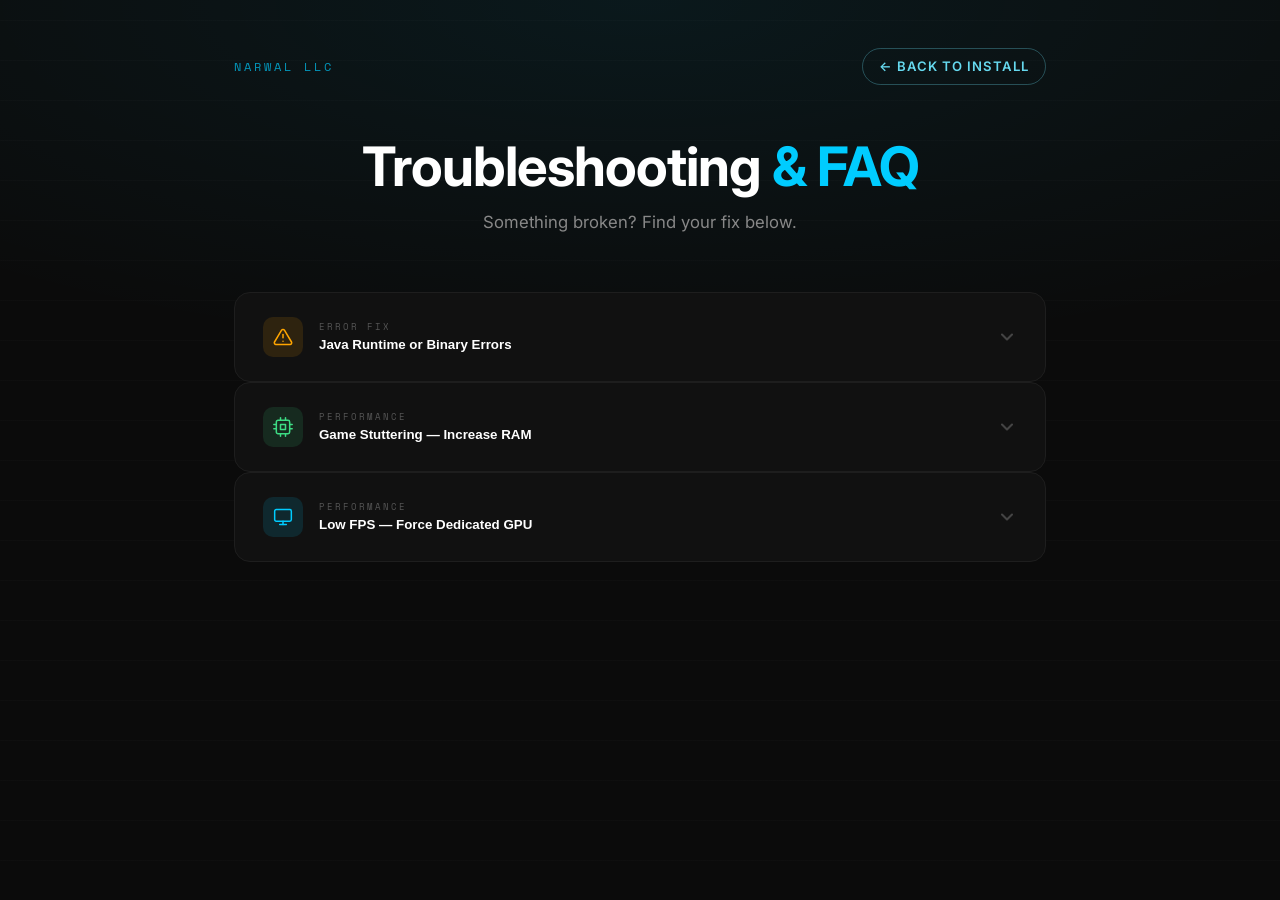
==== FAQ.html @ a13a50cc "Add paper-minecraft.html, point index at it, archive modded minecraft.html Co-Authored-By: Claude So" ====
<!DOCTYPE html>
<html lang="en">
	<head>
		<meta charset="UTF-8">
			<meta name="viewport" content="width=device-width, initial-scale=1.0">
				<title>FAQ — Narwal LLC</title>
				<link href="https://fonts.googleapis.com/css2?family=Space+Mono:wght@400;700&family=Inter:wght@400;500;600;700&display=swap" rel="stylesheet">
					<style>
						:root {
						--primary: #00ccff;
						--bg: #0b0b0b;
						--card-bg: #111111;
						--card-border: #1e1e1e;
						--text: #c8c8c8;
						--accent: #66d9ef;
						--yellow: #ffcc00;
						--green: #3ddc84;
						}

						* { box-sizing: border-box; }

						html {
						min-height: 100vh;
						background-color: var(--bg);
						background-image:
						radial-gradient(ellipse 80% 40% at 50% 0%, rgba(0, 204, 255, 0.07), transparent),
						repeating-linear-gradient(
						0deg,
						transparent,
						transparent 39px,
						rgba(255,255,255,0.015) 39px,
						rgba(255,255,255,0.015) 40px
						);
						background-attachment: fixed;
						}

						body {
						background: transparent;
						color: var(--text);
						font-family: 'Inter', sans-serif;
						line-height: 1.6;
						max-width: 860px;
						margin: 0 auto;
						padding: 48px 24px 80px;
						}

						/* ── Header ── */
						.site-header {
						display: flex;
						align-items: center;
						justify-content: space-between;
						margin-bottom: 52px;
						}

						.logo-mark {
						font-family: 'Space Mono', monospace;
						font-size: 0.75em;
						color: var(--primary);
						letter-spacing: 3px;
						text-transform: uppercase;
						opacity: 0.7;
						}

						.nav-link {
						color: var(--accent);
						text-decoration: none;
						font-weight: 600;
						font-size: 0.82em;
						letter-spacing: 1px;
						border: 1px solid rgba(102,217,239,0.3);
						padding: 7px 16px;
						border-radius: 99px;
						transition: all 0.25s;
						text-transform: uppercase;
						}

						.nav-link:hover {
						background-color: var(--accent);
						color: #000;
						border-color: var(--accent);
						}

						/* ── Hero ── */
						.hero {
						text-align: center;
						margin-bottom: 56px;
						}

						h1 {
						font-family: 'Inter', sans-serif;
						font-weight: 700;
						color: #fff;
						font-size: clamp(2.2em, 5vw, 3.4em);
						letter-spacing: -1px;
						margin: 0 0 12px;
						line-height: 1.1;
						}

						h1 span { color: var(--primary); }

						.hero-sub {
						font-size: 1.05em;
						color: #888;
						max-width: 480px;
						margin: 0 auto;
						}

						/* ── FAQ Cards ── */
						.faq-container {
						display: flex;
						flex-direction: column;
						gap: 16px;
						}

						.faq-card {
						background: var(--card-bg);
						border: 1px solid var(--card-border);
						border-radius: 16px;
						overflow: hidden;
						transition: border-color 0.2s;
						}

						.faq-card:hover { border-color: #2a2a2a; }

						/* Accordion trigger */
						.faq-trigger {
						width: 100%;
						background: none;
						border: none;
						padding: 24px 28px;
						cursor: pointer;
						display: flex;
						align-items: center;
						gap: 16px;
						text-align: left;
						color: inherit;
						}

						.faq-icon {
						width: 40px;
						height: 40px;
						border-radius: 10px;
						display: flex;
						align-items: center;
						justify-content: center;
						font-size: 1.2em;
						flex-shrink: 0;
						}

						.faq-icon.java   { background: rgba(255, 160, 0, 0.12); }
						.faq-icon.ram    { background: rgba(61, 220, 132, 0.12); }
						.faq-icon.gpu    { background: rgba(0, 204, 255, 0.12); }

						.faq-trigger-text { flex: 1; }

						.faq-label {
						font-family: 'Space Mono', monospace;
						font-size: 0.65em;
						letter-spacing: 2px;
						text-transform: uppercase;
						color: #555;
						margin-bottom: 3px;
						}

						.faq-title {
						font-weight: 700;
						font-size: 1em;
						color: #fff;
						line-height: 1.3;
						}

						.faq-chevron {
						width: 20px;
						height: 20px;
						color: #444;
						flex-shrink: 0;
						transition: transform 0.3s ease, color 0.2s;
						}

						.faq-card.open .faq-chevron {
						transform: rotate(180deg);
						color: var(--primary);
						}

						/* Accordion body */
						.faq-body {
						max-height: 0;
						overflow: hidden;
						transition: max-height 0.4s ease;
						background: var(--card-bg);
						border-top: 0px solid #1a1a1a;
						}

						.faq-card.open .faq-body {
						max-height: 800px;
						border-top: 1px solid #1a1a1a;
						}

						.faq-body-inner {
						padding: 20px 28px 28px;
						}

						.faq-body-inner p {
						margin: 0 0 16px;
						color: var(--text);
						font-size: 0.95em;
						}

						/* Steps block */
						.steps {
						background: #000;
						border-radius: 10px;
						border: 1px solid #1e1e1e;
						overflow: hidden;
						margin-top: 4px;
						}

						.steps-label {
						font-family: 'Space Mono', monospace;
						font-size: 0.65em;
						letter-spacing: 2px;
						text-transform: uppercase;
						color: var(--primary);
						padding: 10px 16px 6px;
						opacity: 0.7;
						}

						.steps ol {
						margin: 0;
						padding: 0 16px 16px 36px;
						}

						.steps li {
						margin-bottom: 10px;
						font-size: 0.9em;
						color: #bbb;
						padding-left: 4px;
						}

						.steps li:last-child { margin-bottom: 0; }

						.steps li strong { color: #fff; }

						.steps + .steps { margin-top: 12px; }

						.steps-part-label {
						font-family: 'Space Mono', monospace;
						font-size: 0.65em;
						letter-spacing: 2px;
						text-transform: uppercase;
						color: #555;
						padding: 12px 16px 4px;
						border-top: 1px solid #1a1a1a;
						}

						.steps-part-label:first-child { border-top: none; }

						code {
						font-family: 'Space Mono', monospace;
						font-size: 0.85em;
						color: var(--accent);
						background: rgba(102,217,239,0.08);
						padding: 2px 6px;
						border-radius: 4px;
						}

						a { color: var(--accent); text-decoration: none; }
						a:hover { text-decoration: underline; }

						/* Warning box */
						.warning-box {
						display: flex;
						align-items: flex-start;
						gap: 10px;
						background: rgba(255, 204, 0, 0.06);
						border: 1px solid rgba(255, 204, 0, 0.2);
						border-left: 3px solid var(--yellow);
						padding: 12px 14px;
						border-radius: 8px;
						margin-top: 12px;
						font-size: 0.88em;
						color: #ccc;
						}

						.warning-box .w-icon { font-size: 1em; flex-shrink: 0; margin-top: 1px; }

						/* Quick tip pills */
						display: flex;
						flex-wrap: wrap;
						gap: 8px;
						margin-top: 12px;
						}

						font-family: 'Space Mono', monospace;
						font-size: 0.72em;
						background: rgba(0, 204, 255, 0.07);
						border: 1px solid rgba(0, 204, 255, 0.15);
						color: var(--primary);
						padding: 5px 12px;
						border-radius: 99px;
						letter-spacing: 0.5px;
						}
					</style>
				</head>
	<body>

		<header class="site-header">
			<span class="logo-mark">Narwal LLC</span>
			<a href="paper-minecraft.html" class="nav-link">← Back to Install</a>
		</header>

		<div class="hero">
			<h1>
				Troubleshooting <span>&amp; FAQ</span>
			</h1>
			<p class="hero-sub">Something broken? Find your fix below.</p>
		</div>

		<div class="faq-container">

			<!-- Java -->
			<div class="faq-card" id="card-java">
				<button class="faq-trigger" onclick="toggle('card-java')">
					<div class="faq-icon java">
						<svg width="20" height="20" viewBox="0 0 24 24" fill="none" stroke="currentColor" stroke-width="1.8" stroke-linecap="round" stroke-linejoin="round" style="color:#ffa500">
							<path d="M10.29 3.86L1.82 18a2 2 0 0 0 1.71 3h16.94a2 2 0 0 0 1.71-3L13.71 3.86a2 2 0 0 0-3.42 0z"/>
							<line x1="12" y1="9" x2="12" y2="13"/>
							<line x1="12" y1="17" x2="12.01" y2="17"/>
						</svg>
					</div>
					<div class="faq-trigger-text">
						<div class="faq-label">Error Fix</div>
						<div class="faq-title">Java Runtime or Binary Errors</div>
					</div>
					<svg class="faq-chevron" viewBox="0 0 24 24" fill="none" stroke="currentColor" stroke-width="2.5" stroke-linecap="round" stroke-linejoin="round">
						<polyline points="6 9 12 15 18 9"/>
					</svg>
				</button>
				<div class="faq-body">
					<div class="faq-body-inner">
						<p>
							Modern Minecraft (1.21+) requires <strong style="color:#fff">Java 21</strong>. If Prism is pointing to the wrong version, follow these steps.
						</p>
						<div class="steps">
							<div class="steps-label">Steps</div>
							<ol>
								<li>
									Download and install <strong>Java 21</strong> from <a href="https://adoptium.net/temurin/releases?version=21" target="_blank">Adoptium.net</a>.
								</li>
								<li>
									Open <strong>Prism Launcher</strong> and right-click your instance → <strong>Edit</strong>.
								</li>
								<li>
									Go to <strong>Settings → Java</strong> in the sidebar.
								</li>
								<li>
									Click the <strong>Auto-detect</strong> button.
								</li>
								<li>
									Select the <code>21.0.x</code> entry and click <strong>OK</strong>.
								</li>
							</ol>
						</div>
					</div>
				</div>
			</div>
		</div>

		<!-- RAM -->
		<div class="faq-card" id="card-ram">
			<button class="faq-trigger" onclick="toggle('card-ram')">
				<div class="faq-icon ram">
					<svg width="20" height="20" viewBox="0 0 24 24" fill="none" stroke="currentColor" stroke-width="1.8" stroke-linecap="round" stroke-linejoin="round" style="color:#3ddc84">
						<rect x="4" y="4" width="16" height="16" rx="2"/>
						<rect x="9" y="9" width="6" height="6"/>
						<line x1="9" y1="1" x2="9" y2="4"/>
						<line x1="15" y1="1" x2="15" y2="4"/>
						<line x1="9" y1="20" x2="9" y2="23"/>
						<line x1="15" y1="20" x2="15" y2="23"/>
						<line x1="20" y1="9" x2="23" y2="9"/>
						<line x1="20" y1="14" x2="23" y2="14"/>
						<line x1="1" y1="9" x2="4" y2="9"/>
						<line x1="1" y1="14" x2="4" y2="14"/>
					</svg>
				</div>
				<div class="faq-trigger-text">
					<div class="faq-label">Performance</div>
					<div class="faq-title">Game Stuttering — Increase RAM</div>
				</div>
				<svg class="faq-chevron" viewBox="0 0 24 24" fill="none" stroke="currentColor" stroke-width="2.5" stroke-linecap="round" stroke-linejoin="round">
					<polyline points="6 9 12 15 18 9"/>
				</svg>
			</button>
			<div class="faq-body">
				<div class="faq-body-inner">
					<p>If Minecraft is stuttering or freezing, the memory limit in Prism is probably too low. Bump it up.</p>
					<div class="steps">
						<div class="steps-label">Steps</div>
						<ol>
							<li>
								Right-click your instance → <strong>Edit</strong> → <strong>Settings</strong> → <strong>Java</strong>.
							</li>
							<li>
								Check the <strong>Memory</strong> checkbox to unlock the sliders.
							</li>
							<li>
								Set <strong>Maximum memory</strong> to <code>6144 MiB</code> (6 GB) or <code>8192 MiB</code> (8 GB).
							</li>
						</ol>
					</div>
					<div class="warning-box">
						<span class="w-icon">
							<svg width="15" height="15" viewBox="0 0 24 24" fill="none" stroke="#ffcc00" stroke-width="2" stroke-linecap="round" stroke-linejoin="round">
								<path d="M10.29 3.86L1.82 18a2 2 0 0 0 1.71 3h16.94a2 2 0 0 0 1.71-3L13.71 3.86a2 2 0 0 0-3.42 0z"/>
								<line x1="12" y1="9" x2="12" y2="13"/>
								<line x1="12" y1="17" x2="12.01" y2="17"/>
							</svg>
						</span>
						<span>Never assign more than half your total system RAM — leaving headroom for Windows and other apps is important.</span>
					</div>
				</div>
			</div>
		</div>

		<!-- GPU -->
		<div class="faq-card" id="card-gpu">
			<button class="faq-trigger" onclick="toggle('card-gpu')">
				<div class="faq-icon gpu">
					<svg width="20" height="20" viewBox="0 0 24 24" fill="none" stroke="currentColor" stroke-width="1.8" stroke-linecap="round" stroke-linejoin="round" style="color:#00ccff">
						<rect x="2" y="3" width="20" height="14" rx="2"/>
						<line x1="8" y1="21" x2="16" y2="21"/>
						<line x1="12" y1="17" x2="12" y2="21"/>
					</svg>
				</div>
				<div class="faq-trigger-text">
					<div class="faq-label">Performance</div>
					<div class="faq-title">Low FPS — Force Dedicated GPU</div>
				</div>
				<svg class="faq-chevron" viewBox="0 0 24 24" fill="none" stroke="currentColor" stroke-width="2.5" stroke-linecap="round" stroke-linejoin="round">
					<polyline points="6 9 12 15 18 9"/>
				</svg>
			</button>
			<div class="faq-body">
				<div class="faq-body-inner">
					<p>
						Laptops often run Minecraft on the weak integrated graphics instead of the dedicated GPU. You need to force <strong style="color:#fff">Java</strong> (not Prism) to use the right card.
					</p>
					<div class="steps">
						<div class="steps-part-label">Part 1 — Find the Java Path</div>
						<ol>
							<li>
								In Prism, open <strong>Java</strong> settings (same page as Auto-detect).
							</li>
							<li>
								Find the <strong>Java path</strong> field — it'll be a long folder path.
							</li>
							<li>
								<strong>Copy</strong> the entire path to your clipboard.
							</li>
						</ol>
						<div class="steps-part-label">Part 2 — Windows Graphics Settings</div>
						<ol>
							<li>
								Search Windows for <strong>Graphics Settings</strong> and open it.
							</li>
							<li>
								Under "Add an app", click <strong>Add desktop app</strong>.
							</li>
							<li>
								Paste the copied path into the file bar and select <code>javaw.exe</code>.
							</li>
							<li>
								Once it appears in the list, click <strong>Options</strong>.
							</li>
							<li>
								Select <strong>High Performance</strong> and click <strong>Save</strong>.
							</li>
						</ol>
					</div>
				</div>
			</div>
		</div>
		</div>

		</div>

		<script>
			function toggle(id) {
			const card = document.getElementById(id);
			const isOpen = card.classList.contains('open');
			// Close all
			document.querySelectorAll('.faq-card').forEach(c => c.classList.remove('open'));
			// Open clicked if it wasn't already open
			if (!isOpen) card.classList.add('open');
			}
		</script>

	</body>
</html>
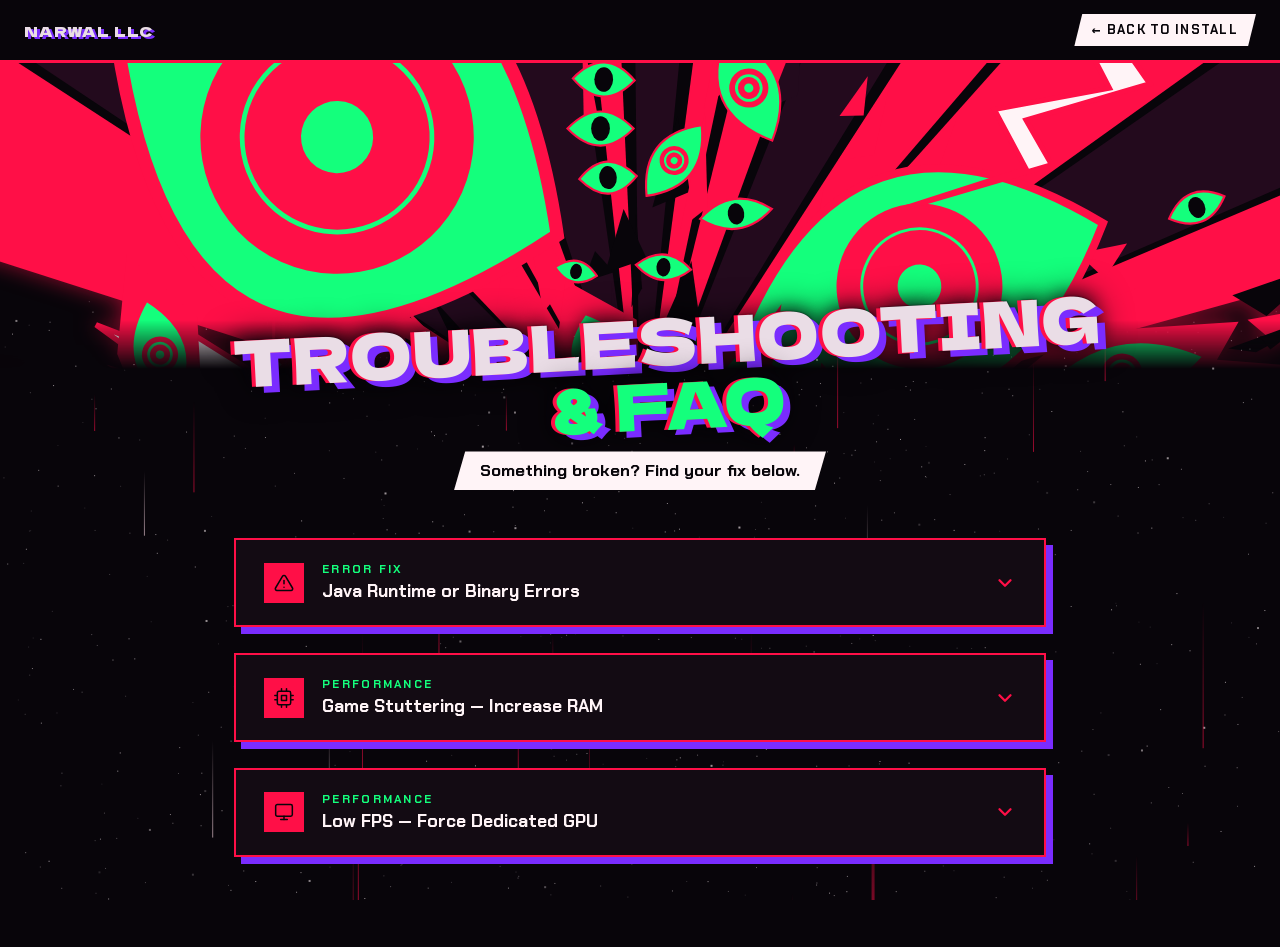
==== commit 0b6bc23a: "Style redesign" ====
--- a/FAQ.html
+++ b/FAQ.html
@@ -1,317 +1,34 @@
 <!DOCTYPE html>
 <html lang="en">
-	<head>
-		<meta charset="UTF-8">
-			<meta name="viewport" content="width=device-width, initial-scale=1.0">
-				<title>FAQ — Narwal LLC</title>
-				<link href="https://fonts.googleapis.com/css2?family=Space+Mono:wght@400;700&family=Inter:wght@400;500;600;700&display=swap" rel="stylesheet">
-					<style>
-						:root {
-						--primary: #00ccff;
-						--bg: #0b0b0b;
-						--card-bg: #111111;
-						--card-border: #1e1e1e;
-						--text: #c8c8c8;
-						--accent: #66d9ef;
-						--yellow: #ffcc00;
-						--green: #3ddc84;
-						}
-
-						* { box-sizing: border-box; }
-
-						html {
-						min-height: 100vh;
-						background-color: var(--bg);
-						background-image:
-						radial-gradient(ellipse 80% 40% at 50% 0%, rgba(0, 204, 255, 0.07), transparent),
-						repeating-linear-gradient(
-						0deg,
-						transparent,
-						transparent 39px,
-						rgba(255,255,255,0.015) 39px,
-						rgba(255,255,255,0.015) 40px
-						);
-						background-attachment: fixed;
-						}
-
-						body {
-						background: transparent;
-						color: var(--text);
-						font-family: 'Inter', sans-serif;
-						line-height: 1.6;
-						max-width: 860px;
-						margin: 0 auto;
-						padding: 48px 24px 80px;
-						}
-
-						/* ── Header ── */
-						.site-header {
-						display: flex;
-						align-items: center;
-						justify-content: space-between;
-						margin-bottom: 52px;
-						}
-
-						.logo-mark {
-						font-family: 'Space Mono', monospace;
-						font-size: 0.75em;
-						color: var(--primary);
-						letter-spacing: 3px;
-						text-transform: uppercase;
-						opacity: 0.7;
-						}
-
-						.nav-link {
-						color: var(--accent);
-						text-decoration: none;
-						font-weight: 600;
-						font-size: 0.82em;
-						letter-spacing: 1px;
-						border: 1px solid rgba(102,217,239,0.3);
-						padding: 7px 16px;
-						border-radius: 99px;
-						transition: all 0.25s;
-						text-transform: uppercase;
-						}
-
-						.nav-link:hover {
-						background-color: var(--accent);
-						color: #000;
-						border-color: var(--accent);
-						}
-
-						/* ── Hero ── */
-						.hero {
-						text-align: center;
-						margin-bottom: 56px;
-						}
-
-						h1 {
-						font-family: 'Inter', sans-serif;
-						font-weight: 700;
-						color: #fff;
-						font-size: clamp(2.2em, 5vw, 3.4em);
-						letter-spacing: -1px;
-						margin: 0 0 12px;
-						line-height: 1.1;
-						}
-
-						h1 span { color: var(--primary); }
-
-						.hero-sub {
-						font-size: 1.05em;
-						color: #888;
-						max-width: 480px;
-						margin: 0 auto;
-						}
-
-						/* ── FAQ Cards ── */
-						.faq-container {
-						display: flex;
-						flex-direction: column;
-						gap: 16px;
-						}
-
-						.faq-card {
-						background: var(--card-bg);
-						border: 1px solid var(--card-border);
-						border-radius: 16px;
-						overflow: hidden;
-						transition: border-color 0.2s;
-						}
-
-						.faq-card:hover { border-color: #2a2a2a; }
-
-						/* Accordion trigger */
-						.faq-trigger {
-						width: 100%;
-						background: none;
-						border: none;
-						padding: 24px 28px;
-						cursor: pointer;
-						display: flex;
-						align-items: center;
-						gap: 16px;
-						text-align: left;
-						color: inherit;
-						}
-
-						.faq-icon {
-						width: 40px;
-						height: 40px;
-						border-radius: 10px;
-						display: flex;
-						align-items: center;
-						justify-content: center;
-						font-size: 1.2em;
-						flex-shrink: 0;
-						}
-
-						.faq-icon.java   { background: rgba(255, 160, 0, 0.12); }
-						.faq-icon.ram    { background: rgba(61, 220, 132, 0.12); }
-						.faq-icon.gpu    { background: rgba(0, 204, 255, 0.12); }
-
-						.faq-trigger-text { flex: 1; }
-
-						.faq-label {
-						font-family: 'Space Mono', monospace;
-						font-size: 0.65em;
-						letter-spacing: 2px;
-						text-transform: uppercase;
-						color: #555;
-						margin-bottom: 3px;
-						}
-
-						.faq-title {
-						font-weight: 700;
-						font-size: 1em;
-						color: #fff;
-						line-height: 1.3;
-						}
-
-						.faq-chevron {
-						width: 20px;
-						height: 20px;
-						color: #444;
-						flex-shrink: 0;
-						transition: transform 0.3s ease, color 0.2s;
-						}
-
-						.faq-card.open .faq-chevron {
-						transform: rotate(180deg);
-						color: var(--primary);
-						}
-
-						/* Accordion body */
-						.faq-body {
-						max-height: 0;
-						overflow: hidden;
-						transition: max-height 0.4s ease;
-						background: var(--card-bg);
-						border-top: 0px solid #1a1a1a;
-						}
-
-						.faq-card.open .faq-body {
-						max-height: 800px;
-						border-top: 1px solid #1a1a1a;
-						}
-
-						.faq-body-inner {
-						padding: 20px 28px 28px;
-						}
-
-						.faq-body-inner p {
-						margin: 0 0 16px;
-						color: var(--text);
-						font-size: 0.95em;
-						}
-
-						/* Steps block */
-						.steps {
-						background: #000;
-						border-radius: 10px;
-						border: 1px solid #1e1e1e;
-						overflow: hidden;
-						margin-top: 4px;
-						}
-
-						.steps-label {
-						font-family: 'Space Mono', monospace;
-						font-size: 0.65em;
-						letter-spacing: 2px;
-						text-transform: uppercase;
-						color: var(--primary);
-						padding: 10px 16px 6px;
-						opacity: 0.7;
-						}
-
-						.steps ol {
-						margin: 0;
-						padding: 0 16px 16px 36px;
-						}
-
-						.steps li {
-						margin-bottom: 10px;
-						font-size: 0.9em;
-						color: #bbb;
-						padding-left: 4px;
-						}
-
-						.steps li:last-child { margin-bottom: 0; }
-
-						.steps li strong { color: #fff; }
-
-						.steps + .steps { margin-top: 12px; }
-
-						.steps-part-label {
-						font-family: 'Space Mono', monospace;
-						font-size: 0.65em;
-						letter-spacing: 2px;
-						text-transform: uppercase;
-						color: #555;
-						padding: 12px 16px 4px;
-						border-top: 1px solid #1a1a1a;
-						}
-
-						.steps-part-label:first-child { border-top: none; }
-
-						code {
-						font-family: 'Space Mono', monospace;
-						font-size: 0.85em;
-						color: var(--accent);
-						background: rgba(102,217,239,0.08);
-						padding: 2px 6px;
-						border-radius: 4px;
-						}
-
-						a { color: var(--accent); text-decoration: none; }
-						a:hover { text-decoration: underline; }
-
-						/* Warning box */
-						.warning-box {
-						display: flex;
-						align-items: flex-start;
-						gap: 10px;
-						background: rgba(255, 204, 0, 0.06);
-						border: 1px solid rgba(255, 204, 0, 0.2);
-						border-left: 3px solid var(--yellow);
-						padding: 12px 14px;
-						border-radius: 8px;
-						margin-top: 12px;
-						font-size: 0.88em;
-						color: #ccc;
-						}
-
-						.warning-box .w-icon { font-size: 1em; flex-shrink: 0; margin-top: 1px; }
-
-						/* Quick tip pills */
-						display: flex;
-						flex-wrap: wrap;
-						gap: 8px;
-						margin-top: 12px;
-						}
-
-						font-family: 'Space Mono', monospace;
-						font-size: 0.72em;
-						background: rgba(0, 204, 255, 0.07);
-						border: 1px solid rgba(0, 204, 255, 0.15);
-						color: var(--primary);
-						padding: 5px 12px;
-						border-radius: 99px;
-						letter-spacing: 0.5px;
-						}
-					</style>
-				</head>
-	<body>
-
-		<header class="site-header">
-			<span class="logo-mark">Narwal LLC</span>
+<head>
+	<meta charset="UTF-8">
+	<meta name="viewport" content="width=device-width, initial-scale=1.0">
+	<title>FAQ — Narwal LLC</title>
+	<link rel="icon" href="data:image/svg+xml,%3Csvg xmlns='http://www.w3.org/2000/svg' viewBox='0 0 32 32'%3E%3Cpath d='M1 16Q16-5 31 16Q16 37 1 16Z' fill='%2314ff7c'/%3E%3Ccircle cx='16' cy='16' r='8' fill='%23ff0f47'/%3E%3Ccircle cx='16' cy='16' r='3' fill='%2314ff7c'/%3E%3C/svg%3E">
+	<link rel="preconnect" href="https://fonts.googleapis.com">
+	<link rel="preconnect" href="https://fonts.gstatic.com" crossorigin>
+	<link href="https://fonts.googleapis.com/css2?family=Chakra+Petch:wght@500;600;700&family=Dela+Gothic+One&family=JetBrains+Mono:wght@500&display=swap" rel="stylesheet">
+	<link rel="stylesheet" href="site.css">
+	<link rel="stylesheet" href="guide.css">
+</head>
+<body>
+
+	<canvas id="static" aria-hidden="true"></canvas>
+
+	<header class="site-header">
+		<span class="logo-mark">Narwal LLC</span>
+		<nav class="nav">
 			<a href="paper-minecraft.html" class="nav-link">← Back to Install</a>
-		</header>
+		</nav>
+	</header>
+
+	<svg class="face banner" id="face" viewBox="0 80 1200 380" preserveAspectRatio="xMidYMid slice" aria-hidden="true"></svg>
+
+	<main class="page">
 
 		<div class="hero">
-			<h1>
-				Troubleshooting <span>&amp; FAQ</span>
+			<h1 class="long">
+				<span class="title" data-text="Troubleshooting &amp; FAQ">Troubleshooting <em>&amp; FAQ</em></span>
 			</h1>
 			<p class="hero-sub">Something broken? Find your fix below.</p>
 		</div>
@@ -322,7 +39,7 @@
 			<div class="faq-card" id="card-java">
 				<button class="faq-trigger" onclick="toggle('card-java')">
 					<div class="faq-icon java">
-						<svg width="20" height="20" viewBox="0 0 24 24" fill="none" stroke="currentColor" stroke-width="1.8" stroke-linecap="round" stroke-linejoin="round" style="color:#ffa500">
+						<svg width="20" height="20" viewBox="0 0 24 24" fill="none" stroke="currentColor" stroke-width="1.8" stroke-linecap="round" stroke-linejoin="round">
 							<path d="M10.29 3.86L1.82 18a2 2 0 0 0 1.71 3h16.94a2 2 0 0 0 1.71-3L13.71 3.86a2 2 0 0 0-3.42 0z"/>
 							<line x1="12" y1="9" x2="12" y2="13"/>
 							<line x1="12" y1="17" x2="12.01" y2="17"/>
@@ -339,7 +56,7 @@
 				<div class="faq-body">
 					<div class="faq-body-inner">
 						<p>
-							Modern Minecraft (1.21+) requires <strong style="color:#fff">Java 21</strong>. If Prism is pointing to the wrong version, follow these steps.
+							Modern Minecraft (1.21+) requires <strong>Java 21</strong>. If Prism is pointing to the wrong version, follow these steps.
 						</p>
 						<div class="steps">
 							<div class="steps-label">Steps</div>
@@ -364,13 +81,12 @@
 					</div>
 				</div>
 			</div>
-		</div>
-
-		<!-- RAM -->
+
+			<!-- RAM -->
 		<div class="faq-card" id="card-ram">
 			<button class="faq-trigger" onclick="toggle('card-ram')">
 				<div class="faq-icon ram">
-					<svg width="20" height="20" viewBox="0 0 24 24" fill="none" stroke="currentColor" stroke-width="1.8" stroke-linecap="round" stroke-linejoin="round" style="color:#3ddc84">
+					<svg width="20" height="20" viewBox="0 0 24 24" fill="none" stroke="currentColor" stroke-width="1.8" stroke-linecap="round" stroke-linejoin="round">
 						<rect x="4" y="4" width="16" height="16" rx="2"/>
 						<rect x="9" y="9" width="6" height="6"/>
 						<line x1="9" y1="1" x2="9" y2="4"/>
@@ -410,7 +126,7 @@
 					</div>
 					<div class="warning-box">
 						<span class="w-icon">
-							<svg width="15" height="15" viewBox="0 0 24 24" fill="none" stroke="#ffcc00" stroke-width="2" stroke-linecap="round" stroke-linejoin="round">
+							<svg width="15" height="15" viewBox="0 0 24 24" fill="none" stroke="currentColor" stroke-width="2" stroke-linecap="round" stroke-linejoin="round">
 								<path d="M10.29 3.86L1.82 18a2 2 0 0 0 1.71 3h16.94a2 2 0 0 0 1.71-3L13.71 3.86a2 2 0 0 0-3.42 0z"/>
 								<line x1="12" y1="9" x2="12" y2="13"/>
 								<line x1="12" y1="17" x2="12.01" y2="17"/>
@@ -422,11 +138,11 @@
 			</div>
 		</div>
 
-		<!-- GPU -->
+			<!-- GPU -->
 		<div class="faq-card" id="card-gpu">
 			<button class="faq-trigger" onclick="toggle('card-gpu')">
 				<div class="faq-icon gpu">
-					<svg width="20" height="20" viewBox="0 0 24 24" fill="none" stroke="currentColor" stroke-width="1.8" stroke-linecap="round" stroke-linejoin="round" style="color:#00ccff">
+					<svg width="20" height="20" viewBox="0 0 24 24" fill="none" stroke="currentColor" stroke-width="1.8" stroke-linecap="round" stroke-linejoin="round">
 						<rect x="2" y="3" width="20" height="14" rx="2"/>
 						<line x1="8" y1="21" x2="16" y2="21"/>
 						<line x1="12" y1="17" x2="12" y2="21"/>
@@ -443,7 +159,7 @@
 			<div class="faq-body">
 				<div class="faq-body-inner">
 					<p>
-						Laptops often run Minecraft on the weak integrated graphics instead of the dedicated GPU. You need to force <strong style="color:#fff">Java</strong> (not Prism) to use the right card.
+						Laptops often run Minecraft on the weak integrated graphics instead of the dedicated GPU. You need to force <strong>Java</strong> (not Prism) to use the right card.
 					</p>
 					<div class="steps">
 						<div class="steps-part-label">Part 1 — Find the Java Path</div>
@@ -480,11 +196,13 @@
 				</div>
 			</div>
 		</div>
-		</div>
-
-		</div>
-
-		<script>
+
+		</div>
+
+	</main>
+
+	<script src="site.js"></script>
+	<script>
 			function toggle(id) {
 			const card = document.getElementById(id);
 			const isOpen = card.classList.contains('open');
@@ -495,5 +213,5 @@
 			}
 		</script>
 
-	</body>
-</html>+</body>
+</html>
--- a/site.css
+++ b/site.css
@@ -0,0 +1,131 @@
+/* Shared styles: used by every page except privacy.html */
+
+:root {
+	--red: #ff0f47;
+	--green: #14ff7c;
+	--white: #fff4f7;
+	--ink: #08050a;
+	--plum: #230a1d;
+	--violet: #7a2cff;
+	--display: 'Dela Gothic One', 'Arial Black', sans-serif;
+	--body: 'Chakra Petch', 'Segoe UI', sans-serif;
+	color-scheme: dark;
+}
+
+* { box-sizing: border-box; }
+
+html { background: var(--ink); }
+
+body {
+	margin: 0;
+	min-height: 100vh;
+	color: var(--white);
+	font-family: var(--body);
+	font-weight: 500;
+	line-height: 1.5;
+	overflow-x: hidden;
+}
+
+/* ---------- background canvas ---------- */
+#static {
+	position: fixed;
+	inset: 0;
+	width: 100%;
+	height: 100%;
+	z-index: -1;
+	pointer-events: none;
+}
+
+/* ---------- header artwork ---------- */
+.face {
+	display: block;
+	width: 100%;
+	height: clamp(340px, 60vh, 660px);
+	-webkit-mask-image: linear-gradient(#000 84%, transparent);
+	mask-image: linear-gradient(#000 84%, transparent);
+	overflow: hidden;
+}
+
+.face .glow { filter: drop-shadow(0 0 10px rgba(255, 15, 71, 0.55)); }
+
+.blink {
+	transform: scaleY(var(--open, 1));
+	transition: transform 0.09s steps(3);
+}
+
+.shard-drift { animation: drift 5s steps(6) infinite alternate; }
+
+@keyframes drift {
+	to { transform: translate(var(--dx), var(--dy)); }
+}
+
+.grin { animation: grin 2.4s steps(1) infinite; }
+
+@keyframes grin {
+	0%, 100% { transform: translate(0, 0); }
+	46%      { transform: translate(5px, -4px); }
+	52%      { transform: translate(-3px, 3px); }
+	58%      { transform: translate(0, 0); }
+}
+
+h1 {
+	font-family: var(--display);
+	font-weight: 400;
+	font-size: clamp(2.6rem, 9vw, 4.8rem);
+	line-height: 1;
+	text-transform: uppercase;
+	margin: 0 0 16px;
+	transform: rotate(-3deg);
+}
+
+.title {
+	display: inline-block;
+	position: relative;
+	text-shadow:
+		-4px 0 0 var(--red),
+		7px 6px 0 var(--violet),
+		0 0 2px var(--ink),
+		0 0 18px var(--ink),
+		0 0 34px var(--ink);
+}
+
+.title em {
+	font-style: normal;
+	color: var(--green);
+}
+
+/* brief horizontal slice effect on the title */
+.title::after {
+	content: attr(data-text);
+	position: absolute;
+	inset: 0;
+	color: var(--green);
+	text-shadow: -3px 0 0 var(--red);
+	clip-path: inset(0 0 100% 0);
+	pointer-events: none;
+	animation: slice 6s steps(1) infinite;
+}
+
+@keyframes slice {
+	0%, 100% { clip-path: inset(0 0 100% 0); transform: none; }
+	90%      { clip-path: inset(18% 0 62% 0); transform: translateX(14px); }
+	92%      { clip-path: inset(66% 0 12% 0); transform: translateX(-12px); }
+	94%      { clip-path: inset(40% 0 46% 0); transform: translateX(7px); }
+	96%      { clip-path: inset(0 0 100% 0); transform: none; }
+}
+
+.hero-sub {
+	display: inline-block;
+	margin: 0;
+	padding: 6px 22px;
+	background: var(--white);
+	color: var(--ink);
+	font-weight: 700;
+	font-size: 1.05rem;
+	clip-path: polygon(3% 0, 100% 0, 97% 100%, 0 100%);
+}
+
+a:focus-visible {
+	outline: 3px solid var(--white);
+	outline-offset: 14px;
+}
--- a/guide.css
+++ b/guide.css
@@ -0,0 +1,495 @@
+/* Layout and components for the setup guide and FAQ pages (loaded after site.css) */
+
+:root {
+	--panel: #130b13;
+	--line: #43203a;
+	--text: #eadde6;
+	--muted: #b9a4b4;
+	--mono: 'JetBrains Mono', Consolas, monospace;
+}
+
+body {
+	color: var(--text);
+	line-height: 1.6;
+}
+
+/* ---------- header ---------- */
+.site-header {
+	display: flex;
+	flex-wrap: wrap;
+	align-items: center;
+	justify-content: space-between;
+	gap: 12px 24px;
+	padding: 14px max(24px, env(safe-area-inset-right)) 14px max(24px, env(safe-area-inset-left));
+	background: var(--ink);
+	border-bottom: 3px solid var(--red);
+}
+
+.logo-mark {
+	font-family: var(--display);
+	font-size: 0.9rem;
+	text-transform: uppercase;
+	letter-spacing: 0.06em;
+	text-shadow: 3px 2px 0 var(--violet);
+}
+
+.nav {
+	display: flex;
+	flex-wrap: wrap;
+	gap: 10px;
+	margin-left: auto;
+}
+
+.nav-link {
+	padding: 6px 18px;
+	background: var(--white);
+	color: var(--ink);
+	font-weight: 700;
+	font-size: 0.8rem;
+	letter-spacing: 0.1em;
+	text-transform: uppercase;
+	text-decoration: none;
+	clip-path: polygon(8px 0, 100% 0, calc(100% - 8px) 100%, 0 100%);
+}
+
+.nav-link:hover { background: var(--green); }
+
+/* a clip-path would hide the outline, so drop it while focused */
+.nav-link:focus-visible { clip-path: none; outline-offset: 3px; }
+
+.face.banner { height: clamp(210px, 34vh, 330px); }
+
+.page {
+	position: relative;
+	max-width: 860px;
+	margin: 0 auto;
+	padding: 0 max(24px, env(safe-area-inset-right)) 64px max(24px, env(safe-area-inset-left));
+}
+
+.hero {
+	position: relative;
+	text-align: center;
+	margin: -62px 0 48px;
+}
+
+.hero h1 { font-size: clamp(2.2rem, 7.5vw, 4rem); }
+
+.hero-sub {
+	max-width: 600px;
+	padding-inline: 26px;
+}
+
+/* ---------- panels ---------- */
+.container,
+.faq-container {
+	display: flex;
+	flex-direction: column;
+	gap: 26px;
+	margin-bottom: 26px;
+}
+
+.step-card,
+.faq-card,
+.alt-install-card {
+	background: var(--panel);
+	border: 2px solid var(--red);
+	box-shadow: 7px 7px 0 var(--violet);
+}
+
+.step-card { padding: 28px 32px; }
+
+.step-number {
+	display: inline-block;
+	margin-bottom: 12px;
+	padding: 2px 16px 2px 12px;
+	background: var(--green);
+	color: var(--ink);
+	font-weight: 700;
+	font-size: 0.78rem;
+	letter-spacing: 0.2em;
+	text-transform: uppercase;
+	clip-path: polygon(0 0, 100% 0, calc(100% - 8px) 100%, 0 100%);
+}
+
+h2 {
+	margin: 0 0 12px;
+	font-family: var(--display);
+	font-weight: 400;
+	font-size: 1.2rem;
+	line-height: 1.35;
+	color: var(--white);
+}
+
+p { margin: 0 0 14px; }
+p:last-child { margin-bottom: 0; }
+
+strong { color: var(--white); font-weight: 700; }
+
+a { color: var(--green); }
+
+img {
+	display: block;
+	max-width: 100%;
+	height: auto;
+	margin-top: 12px;
+	border: 2px solid var(--line);
+}
+
+code {
+	font-family: var(--mono);
+	font-size: 0.9em;
+	color: var(--green);
+	background: var(--ink);
+	padding: 2px 7px;
+	overflow-wrap: anywhere;
+}
+
+.hint {
+	margin-top: 14px;
+	font-size: 0.92rem;
+	color: var(--muted);
+}
+
+/* ---------- copyable address / command ---------- */
+.command-box,
+.ip-box {
+	display: inline-flex;
+	flex-wrap: wrap;
+	align-items: center;
+	gap: 12px 20px;
+	max-width: 100%;
+	margin-top: 4px;
+	padding: 12px 14px 12px 16px;
+	background: var(--ink);
+	border: 1px solid var(--green);
+}
+
+.command-box code { padding: 0; min-width: 0; }
+
+.ip-text {
+	font-family: var(--mono);
+	color: var(--green);
+}
+
+/* ---------- buttons ---------- */
+.copy-btn,
+.manual-btn,
+.steam-btn,
+.discord-btn,
+.key-btn {
+	display: inline-flex;
+	align-items: center;
+	gap: 9px;
+	border: 0;
+	font-family: var(--body);
+	font-weight: 700;
+	font-size: 0.86rem;
+	letter-spacing: 0.08em;
+	text-transform: uppercase;
+	text-decoration: none;
+	cursor: pointer;
+}
+
+.copy-btn,
+.manual-btn,
+.steam-btn {
+	background: var(--green);
+	color: var(--ink);
+}
+
+.copy-btn { padding: 6px 18px; }
+.manual-btn, .steam-btn { padding: 11px 20px; }
+.steam-btn { margin-top: 4px; }
+
+.copy-btn:hover,
+.manual-btn:hover,
+.steam-btn:hover,
+.copy-btn.copied,
+.manual-btn.copied,
+.key-btn.copied {
+	background: var(--white);
+	color: var(--ink);
+}
+
+button:focus-visible,
+a:focus-visible {
+	outline: 3px solid var(--white);
+	outline-offset: 3px;
+}
+
+.steam-icon {
+	width: 20px;
+	height: 20px;
+	fill: currentColor;
+}
+
+/* ---------- notes ---------- */
+.note-box {
+	margin-bottom: 26px;
+	padding: 16px 20px;
+	background: var(--panel);
+	border: 2px dashed var(--green);
+}
+
+.note-box > strong { color: var(--green); }
+
+/* ---------- Discord ---------- */
+.discord-card {
+	display: flex;
+	flex-wrap: wrap;
+	align-items: center;
+	justify-content: space-between;
+	gap: 20px 24px;
+	margin: 12px 0 26px;
+	padding: 28px 32px;
+	background: var(--red);
+	color: var(--ink);
+	clip-path: polygon(0 7%, 40% 3%, 43% 0, 48% 3%, 100% 0, 98.5% 50%, 100% 93%, 62% 97%, 58% 100%, 54% 96.5%, 0 100%, 1.4% 56%, 0 48%);
+}
+
+.discord-info {
+	display: flex;
+	align-items: center;
+	gap: 16px;
+	min-width: 0;
+}
+
+.discord-icon {
+	display: flex;
+	flex-shrink: 0;
+	align-items: center;
+	justify-content: center;
+	width: 48px;
+	height: 48px;
+	background: var(--ink);
+}
+
+.discord-icon svg {
+	width: 26px;
+	height: 26px;
+	fill: var(--white);
+}
+
+.discord-label {
+	font-weight: 700;
+	font-size: 0.74rem;
+	letter-spacing: 0.22em;
+	text-transform: uppercase;
+}
+
+.discord-title {
+	font-family: var(--display);
+	font-size: 1.15rem;
+}
+
+.discord-sub { font-weight: 600; font-size: 0.92rem; }
+
+.discord-btn {
+	padding: 12px 22px;
+	background: var(--ink);
+	color: var(--white);
+}
+
+.discord-btn:hover { background: var(--green); color: var(--ink); }
+
+.discord-card .discord-btn:focus-visible { outline-color: var(--ink); }
+
+/* ---------- accordions (manual install + FAQ) ---------- */
+.alt-install-card { margin-bottom: 26px; }
+
+.alt-trigger,
+.faq-trigger {
+	display: flex;
+	align-items: center;
+	gap: 18px;
+	width: 100%;
+	padding: 22px 28px;
+	background: none;
+	border: 0;
+	color: inherit;
+	font-family: var(--body);
+	text-align: left;
+	cursor: pointer;
+}
+
+.alt-trigger:focus-visible,
+.faq-trigger:focus-visible { outline-offset: -6px; }
+
+.alt-trigger-left,
+.faq-trigger-text { flex: 1; min-width: 0; }
+
+.alt-trigger-title,
+.faq-title {
+	font-weight: 700;
+	font-size: 1.1rem;
+	line-height: 1.3;
+	color: var(--white);
+}
+
+.alt-trigger-sub { font-size: 0.9rem; color: var(--muted); }
+
+.faq-label {
+	margin-bottom: 3px;
+	font-weight: 700;
+	font-size: 0.72rem;
+	letter-spacing: 0.2em;
+	text-transform: uppercase;
+	color: var(--green);
+}
+
+.alt-os-icons {
+	display: flex;
+	gap: 10px;
+	margin-bottom: 12px;
+}
+
+.alt-os-icon,
+.faq-icon {
+	display: flex;
+	flex-shrink: 0;
+	align-items: center;
+	justify-content: center;
+	width: 40px;
+	height: 40px;
+}
+
+.alt-os-icon { border: 1px solid var(--line); }
+.alt-os-icon svg { width: 18px; height: 18px; fill: var(--muted); }
+
+.faq-icon { background: var(--red); color: var(--ink); }
+
+.alt-chevron,
+.faq-chevron {
+	flex-shrink: 0;
+	width: 22px;
+	height: 22px;
+	color: var(--red);
+	transition: transform 0.25s steps(4);
+}
+
+.open .alt-chevron,
+.open .faq-chevron {
+	transform: rotate(180deg);
+	color: var(--green);
+}
+
+.alt-body,
+.faq-body {
+	max-height: 0;
+	overflow: hidden;
+	visibility: hidden;
+	transition: max-height 0.4s ease, visibility 0.4s;
+}
+
+.open .alt-body,
+.open .faq-body {
+	max-height: 1600px;
+	visibility: visible;
+}
+
+.alt-body-inner,
+.faq-body-inner {
+	padding: 22px 28px 28px;
+	border-top: 1px solid var(--line);
+}
+
+.manual-step {
+	display: flex;
+	align-items: flex-start;
+	gap: 18px;
+}
+
+.manual-step-num {
+	display: flex;
+	flex-shrink: 0;
+	align-items: center;
+	justify-content: center;
+	width: 30px;
+	height: 30px;
+	background: var(--green);
+	color: var(--ink);
+	font-weight: 700;
+}
+
+.manual-step-content { flex: 1; min-width: 0; }
+.manual-step-title { margin-bottom: 4px; font-weight: 700; color: var(--white); }
+.manual-step-desc { margin: 0 0 12px; font-size: 0.95rem; }
+
+.manual-step-divider {
+	height: 1px;
+	margin: 22px 0;
+	background: var(--line);
+}
+
+.steps {
+	background: var(--ink);
+	border: 1px solid var(--line);
+}
+
+.steps-label,
+.steps-part-label {
+	padding: 12px 18px 6px;
+	font-weight: 700;
+	font-size: 0.74rem;
+	letter-spacing: 0.2em;
+	text-transform: uppercase;
+	color: var(--green);
+}
+
+.steps-part-label ~ .steps-part-label { border-top: 1px solid var(--line); }
+
+.steps ol {
+	margin: 0;
+	padding: 4px 18px 16px 40px;
+}
+
+.steps li { margin-bottom: 10px; padding-left: 4px; }
+.steps li:last-child { margin-bottom: 0; }
+.steps li::marker { color: var(--red); font-weight: 700; }
+
+.warning-box {
+	display: flex;
+	align-items: flex-start;
+	gap: 10px;
+	margin-top: 14px;
+	padding: 12px 14px;
+	border: 2px dashed var(--green);
+	font-size: 0.95rem;
+}
+
+.warning-box .w-icon { flex-shrink: 0; margin-top: 2px; color: var(--green); }
+
+/* ---------- modpack key (archived page) ---------- */
+.footer-key {
+	display: flex;
+	flex-direction: column;
+	align-items: center;
+	gap: 12px;
+	padding: 24px 20px;
+	background: var(--panel);
+	border: 2px solid var(--line);
+	text-align: center;
+}
+
+.footer-title { font-weight: 700; }
+.key-btn { padding: 9px 22px; background: var(--red); color: var(--ink); }
+.key-btn:hover { background: var(--white); }
+
+.key-text {
+	max-width: 560px;
+	font-family: var(--mono);
+	font-size: 0.74rem;
+	line-height: 1.8;
+	color: var(--muted);
+	word-break: break-all;
+}
+
+@media (max-width: 560px) {
+	.face.banner { height: 210px; }
+	.hero { margin-top: -48px; }
+	.hero h1.long { font-size: clamp(1.2rem, 6.3vw, 2.6rem); }
+	.step-card { padding: 22px 20px; }
+	.discord-card { padding: 28px 22px; }
+	.alt-trigger, .faq-trigger { padding: 18px; gap: 14px; }
+	.alt-body-inner, .faq-body-inner { padding: 18px 18px 22px; }
+}
